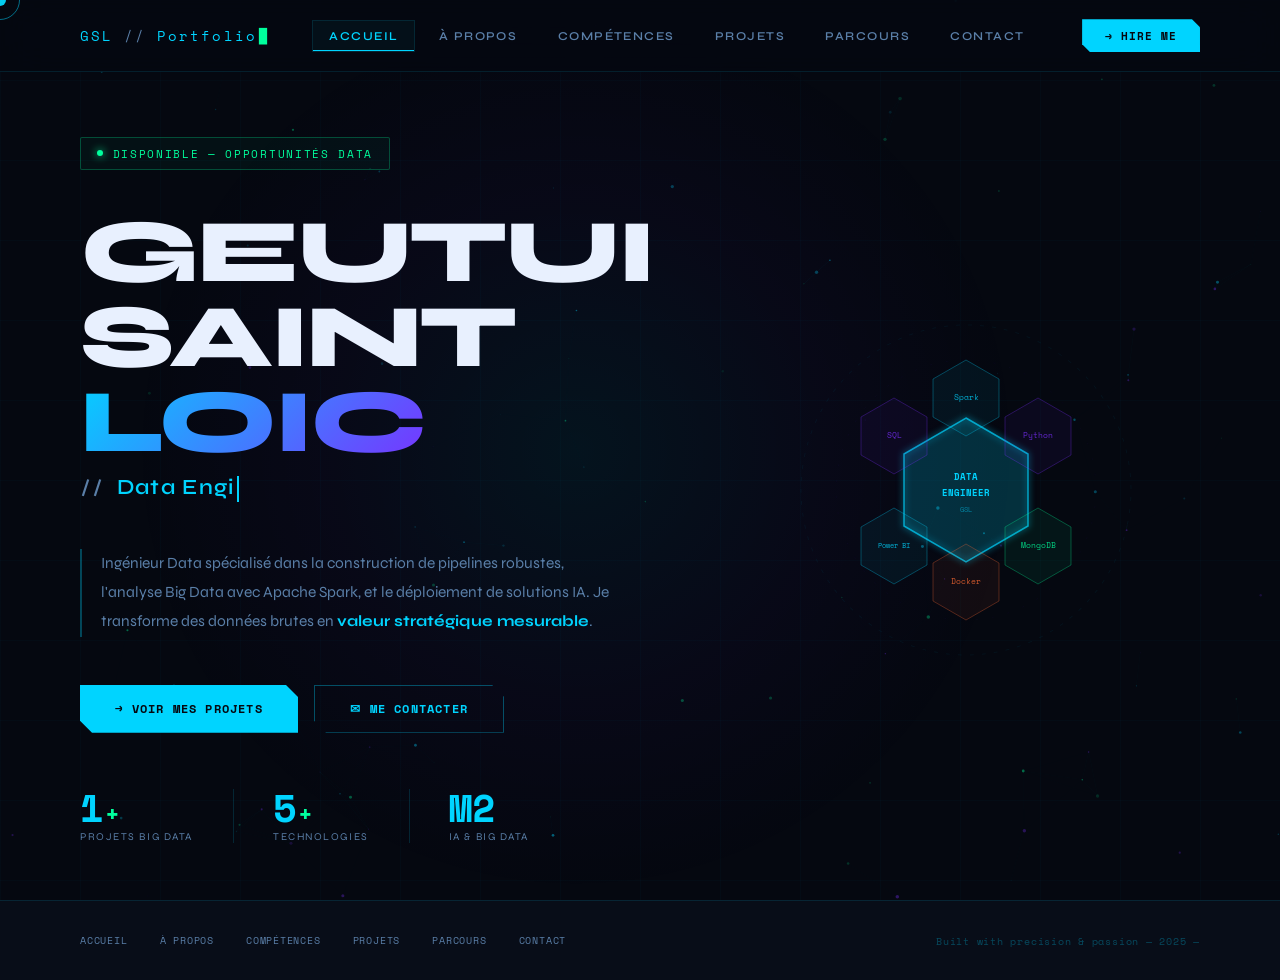
==== index.html @ a73e98d7 "Initial commit: Mon Portfolio" ====
<!DOCTYPE html>
<html lang="fr">
<head>
<meta charset="UTF-8">
<meta name="viewport" content="width=device-width, initial-scale=1.0">
<title>GEUTUI SAINT LOIC — Data Engineer</title>
<link href="https://fonts.googleapis.com/css2?family=Space+Mono:wght@400;700&family=Syne:wght@400;600;700;800&display=swap" rel="stylesheet">
<link rel="stylesheet" href="shared.css">
<style>
body { display:block; min-height:100vh; }
#hero { min-height:100vh; display:flex; align-items:center; padding:0 5rem; padding-top:5rem; position:relative; overflow:hidden; }
.hero-ambient { position:absolute; width:900px; height:900px; background:radial-gradient(circle at center,rgba(0,212,255,.06) 0%,rgba(123,47,255,.03) 40%,transparent 70%); top:50%; left:45%; transform:translate(-50%,-50%); animation:ambient-drift 12s ease-in-out infinite; pointer-events:none; z-index:0; }
@keyframes ambient-drift { 0%,100%{transform:translate(-50%,-50%) scale(1) rotate(0deg)} 33%{transform:translate(-48%,-52%) scale(1.06) rotate(120deg)} 66%{transform:translate(-52%,-48%) scale(.96) rotate(240deg)} }
.hero-inner { display:flex; align-items:center; gap:5rem; width:100%; position:relative; z-index:1; }
.hero-left { flex:1; max-width:680px; }
.hero-right { flex:1; display:flex; justify-content:center; }
.hero-badge { display:inline-flex; align-items:center; gap:.6rem; font-family:'Space Mono',monospace; font-size:.7rem; color:var(--accent3); border:1px solid rgba(0,255,157,.25); padding:.45rem 1rem; border-radius:2px; margin-bottom:2.5rem; letter-spacing:.15em; text-transform:uppercase; background:rgba(0,255,157,.04); animation:fadeInUp .6s ease both; }
.dot { width:6px; height:6px; background:var(--accent3); border-radius:50%; animation:pulse-dot 2s infinite; box-shadow:0 0 8px var(--accent3); }
@keyframes pulse-dot { 0%,100%{transform:scale(1);opacity:1} 50%{transform:scale(1.4);opacity:.6} }
.hero-name { font-size:clamp(3rem,7vw,5.8rem); font-weight:800; line-height:.95; letter-spacing:-.03em; margin-bottom:.5rem; animation:fadeInUp .7s .1s ease both; }
.hero-name .highlight { background:linear-gradient(135deg,var(--accent) 0%,var(--accent2) 100%); -webkit-background-clip:text; -webkit-text-fill-color:transparent; background-clip:text; }
.hero-typewriter { font-size:clamp(1rem,2.2vw,1.35rem); color:var(--muted); font-weight:600; letter-spacing:.06em; margin-bottom:2rem; animation:fadeInUp .7s .2s ease both; min-height:2em; }
.typewriter-text { color:var(--accent); }
.typewriter-cursor { display:inline-block; width:2px; height:1.2em; background:var(--accent); margin-left:2px; vertical-align:middle; animation:cursor-blink .8s infinite; }
.hero-desc { font-size:.97rem; color:var(--muted); line-height:1.9; max-width:540px; margin-bottom:3rem; animation:fadeInUp .7s .3s ease both; border-left:2px solid rgba(0,212,255,.3); padding-left:1.2rem; }
.hero-ctas { display:flex; gap:1rem; flex-wrap:wrap; animation:fadeInUp .7s .4s ease both; margin-bottom:3.5rem; }
.hero-metrics { display:flex; gap:2.5rem; animation:fadeInUp .7s .5s ease both; }
.metric-num { font-family:'Space Mono',monospace; font-size:2.4rem; font-weight:700; color:var(--accent); line-height:1; display:flex; align-items:baseline; gap:2px; }
.metric-num .plus { font-size:1.5rem; color:var(--accent3); }
.metric-label { font-size:.65rem; color:var(--muted); text-transform:uppercase; letter-spacing:.15em; margin-top:.2rem; }
.metric + .metric { position:relative; padding-left:2.5rem; }
.metric + .metric::before { content:''; position:absolute; left:0; top:0; bottom:0; width:1px; background:rgba(0,212,255,.15); }

/* HEX GRID */
.hex-grid { width:400px; height:400px; animation:fadeInUp .9s .3s ease both; }
.hex-grid svg { width:100%; height:100%; }
.hex-item polygon { transition:all .4s; }
.hex-item:hover polygon { filter:brightness(1.4); }

@media(max-width:1024px) { #hero{padding:0 2rem;padding-top:5rem;} .hero-right{display:none;} .hero-inner{flex-direction:column;gap:2rem;} }
</style>
</head>
<body>
<div id="cursor"></div>
<div id="cursor-ring"></div>
<div id="scroll-progress"></div>
<canvas id="bg-canvas"></canvas>
<div class="grid-overlay"></div>

<nav id="navbar">
  <a href="index.html" class="nav-logo">GSL<span style="color:var(--muted)"> // </span>Portfolio</a>
  <div class="nav-links">
    <a href="index.html" class="active">Accueil</a>
    <a href="about.html">À propos</a>
    <a href="skills.html">Compétences</a>
    <a href="projects.html">Projets</a>
    <a href="parcours.html">Parcours</a>
    <a href="contact.html">Contact</a>
  </div>
  <a href="mailto:geutuiloic@gmail.com" class="nav-cta">→ Hire me</a>
</nav>

<section id="hero">
  <div class="hero-ambient"></div>
  <div class="hero-inner">
    <div class="hero-left">
      <div class="hero-badge"><span class="dot"></span>Disponible — Opportunités Data</div>
      <h1 class="hero-name">GEUTUI<br>SAINT <span class="highlight">LOIC</span></h1>
      <div class="hero-typewriter"><span style="color:var(--muted);font-family:'Space Mono',monospace;font-size:.85em">// </span><span class="typewriter-text" id="typewriter-text"></span><span class="typewriter-cursor"></span></div>
      <p class="hero-desc">Ingénieur Data spécialisé dans la construction de pipelines robustes, l'analyse Big Data avec Apache Spark, et le déploiement de solutions IA. Je transforme des données brutes en <strong style="color:var(--accent)">valeur stratégique mesurable</strong>.</p>
      <div class="hero-ctas">
        <a href="projects.html" class="btn-primary">→ Voir mes projets</a>
        <a href="contact.html" class="btn-secondary">✉ Me contacter</a>
      </div>
      <div class="hero-metrics">
        <div class="metric">
          <div class="metric-num"><span class="counter" data-target="2">0</span><span class="plus">+</span></div>
          <div class="metric-label">Projets Big Data</div>
        </div>
        <div class="metric">
          <div class="metric-num"><span class="counter" data-target="10">0</span><span class="plus">+</span></div>
          <div class="metric-label">Technologies</div>
        </div>
        <div class="metric">
          <div class="metric-num">M2</div>
          <div class="metric-label">IA & Big Data</div>
        </div>
      </div>
    </div>
    <div class="hero-right">
      <div class="hex-grid">
        <svg viewBox="0 0 400 400" xmlns="http://www.w3.org/2000/svg">
          <defs>
            <filter id="glow"><feGaussianBlur stdDeviation="3" result="cb"/><feMerge><feMergeNode in="cb"/><feMergeNode in="SourceGraphic"/></feMerge></filter>
          </defs>
          <g class="hex-item" transform="translate(200,200)">
            <polygon points="0,-72 62,-36 62,36 0,72 -62,36 -62,-36" fill="rgba(0,212,255,0.1)" stroke="rgba(0,212,255,0.7)" stroke-width="1.5" filter="url(#glow)"/>
            <text x="0" y="-10" text-anchor="middle" fill="#00d4ff" font-family="'Space Mono',monospace" font-size="9" font-weight="700">DATA</text>
            <text x="0" y="6" text-anchor="middle" fill="#00d4ff" font-family="'Space Mono',monospace" font-size="9" font-weight="700">ENGINEER</text>
            <text x="0" y="22" text-anchor="middle" fill="rgba(0,212,255,0.5)" font-family="'Space Mono',monospace" font-size="7">GSL</text>
          </g>
          <g class="hex-item" transform="translate(200,108)"><polygon points="0,-38 33,-19 33,19 0,38 -33,19 -33,-19" fill="rgba(0,212,255,0.06)" stroke="rgba(0,212,255,0.3)" stroke-width="1"/><text x="0" y="0" text-anchor="middle" dominant-baseline="middle" fill="rgba(0,212,255,0.8)" font-family="'Space Mono',monospace" font-size="7.5">Spark</text></g>
          <g class="hex-item" transform="translate(272,146)"><polygon points="0,-38 33,-19 33,19 0,38 -33,19 -33,-19" fill="rgba(123,47,255,0.06)" stroke="rgba(123,47,255,0.3)" stroke-width="1"/><text x="0" y="0" text-anchor="middle" dominant-baseline="middle" fill="rgba(123,47,255,0.8)" font-family="'Space Mono',monospace" font-size="7.5">Python</text></g>
          <g class="hex-item" transform="translate(272,256)"><polygon points="0,-38 33,-19 33,19 0,38 -33,19 -33,-19" fill="rgba(0,255,157,0.06)" stroke="rgba(0,255,157,0.3)" stroke-width="1"/><text x="0" y="0" text-anchor="middle" dominant-baseline="middle" fill="rgba(0,255,157,0.8)" font-family="'Space Mono',monospace" font-size="7.5">MongoDB</text></g>
          <g class="hex-item" transform="translate(200,292)"><polygon points="0,-38 33,-19 33,19 0,38 -33,19 -33,-19" fill="rgba(255,107,53,0.06)" stroke="rgba(255,107,53,0.3)" stroke-width="1"/><text x="0" y="0" text-anchor="middle" dominant-baseline="middle" fill="rgba(255,107,53,0.8)" font-family="'Space Mono',monospace" font-size="7.5">Docker</text></g>
          <g class="hex-item" transform="translate(128,256)"><polygon points="0,-38 33,-19 33,19 0,38 -33,19 -33,-19" fill="rgba(0,212,255,0.06)" stroke="rgba(0,212,255,0.3)" stroke-width="1"/><text x="0" y="0" text-anchor="middle" dominant-baseline="middle" fill="rgba(0,212,255,0.8)" font-family="'Space Mono',monospace" font-size="7">Power BI</text></g>
          <g class="hex-item" transform="translate(128,146)"><polygon points="0,-38 33,-19 33,19 0,38 -33,19 -33,-19" fill="rgba(123,47,255,0.06)" stroke="rgba(123,47,255,0.3)" stroke-width="1"/><text x="0" y="0" text-anchor="middle" dominant-baseline="middle" fill="rgba(123,47,255,0.8)" font-family="'Space Mono',monospace" font-size="7.5">SQL</text></g>
          <circle cx="200" cy="200" r="165" fill="none" stroke="rgba(0,212,255,0.05)" stroke-width="1" stroke-dasharray="4,8" id="outer-ring"/>
          <circle cx="200" cy="200" r="130" fill="none" stroke="rgba(123,47,255,0.04)" stroke-width="1" stroke-dasharray="2,14"/>
        </svg>
      </div>
    </div>
  </div>
</section>

<footer>
  <div class="footer-links">
    <a href="index.html">Accueil</a>
    <a href="about.html">À propos</a>
    <a href="skills.html">Compétences</a>
    <a href="projects.html">Projets</a>
    <a href="parcours.html">Parcours</a>
    <a href="contact.html">Contact</a>
  </div>
  <div class="footer-copy">Built with precision & passion — 2025 —</div>
</footer>

<script src="shared.js"></script>
<script>
// TYPEWRITER
const phrases=['Data Engineer','M2 IA & Big Data','Apache Spark Expert','Pipeline Builder','Big Data Enthusiast'];
let pi=0,ci=0,deleting=false;
const twEl=document.getElementById('typewriter-text');
function typeLoop(){ const ph=phrases[pi]; if(!deleting){ twEl.textContent=ph.slice(0,ci+1); ci++; if(ci===ph.length){setTimeout(()=>{deleting=true;typeLoop();},2200);return;} setTimeout(typeLoop,80); } else { twEl.textContent=ph.slice(0,ci-1); ci--; if(ci===0){deleting=false;pi=(pi+1)%phrases.length;setTimeout(typeLoop,400);return;} setTimeout(typeLoop,45); } }
setTimeout(typeLoop,800);
// COUNTERS
setTimeout(()=>{ document.querySelectorAll('.counter').forEach(el=>{ const t=+el.dataset.target; let c=0; const s=t/40; const iv=setInterval(()=>{ c+=s; if(c>=t){el.textContent=t;clearInterval(iv);return;} el.textContent=Math.floor(c); },40); }); },600);
// HEX RING ROTATE
const ring=document.getElementById('outer-ring'); let angle=0;
setInterval(()=>{ angle+=.25; ring&&ring.setAttribute('transform',`rotate(${angle},200,200)`); },30);
</script>
</body>
</html>
---- shared.css ----
:root {
  --bg: #050810;
  --bg2: #080d18;
  --bg3: #0c1422;
  --accent: #00d4ff;
  --accent2: #7b2fff;
  --accent3: #00ff9d;
  --accent4: #ff6b35;
  --text: #e8f0fe;
  --muted: #5a7fa8;
  --border: rgba(0,212,255,0.12);
  --card: rgba(8,13,24,0.95);
}

*, *::before, *::after { margin:0; padding:0; box-sizing:border-box; }
html { scroll-behavior: smooth; }
body {
  background: var(--bg);
  color: var(--text);
  font-family: 'Syne', sans-serif;
  overflow-x: hidden;
  cursor: none;
  min-height: 100vh;
  display: flex;
  flex-direction: column;
}

/* CURSOR */
#cursor { position:fixed; width:12px; height:12px; background:var(--accent); border-radius:50%; pointer-events:none; z-index:9999; transform:translate(-50%,-50%); mix-blend-mode:difference; transition:width .3s,height .3s,background .3s; }
#cursor-ring { position:fixed; width:40px; height:40px; border:1px solid rgba(0,212,255,0.5); border-radius:50%; pointer-events:none; z-index:9998; transform:translate(-50%,-50%); transition:width .4s,height .4s,border-color .3s; }
body:has(a:hover) #cursor, body:has(button:hover) #cursor { width:20px; height:20px; }
body:has(a:hover) #cursor-ring, body:has(button:hover) #cursor-ring { width:60px; height:60px; border-color:rgba(0,255,157,0.5); }

/* CANVAS */
#bg-canvas { position:fixed; inset:0; z-index:0; pointer-events:none; }
.grid-overlay { position:fixed; inset:0; background-image:linear-gradient(rgba(0,212,255,0.022) 1px,transparent 1px),linear-gradient(90deg,rgba(0,212,255,0.022) 1px,transparent 1px); background-size:80px 80px; pointer-events:none; z-index:0; }

/* SCROLL PROGRESS */
#scroll-progress { position:fixed; top:0; left:0; height:2px; background:linear-gradient(90deg,var(--accent),var(--accent2),var(--accent3)); z-index:9997; width:0%; transition:width .1s; }

/* NAV */
nav { position:fixed; top:0; left:0; right:0; display:flex; align-items:center; justify-content:space-between; padding:1.2rem 5rem; background:rgba(5,8,16,0.85); backdrop-filter:blur(24px) saturate(180%); border-bottom:1px solid var(--border); z-index:1000; transition:padding .3s; }
nav.scrolled { padding:.8rem 5rem; }
.nav-logo { font-family:'Space Mono',monospace; font-size:.85rem; color:var(--accent); letter-spacing:.15em; text-decoration:none; position:relative; }
.nav-logo::after { content:'▊'; animation:cursor-blink 1s infinite; margin-left:2px; color:var(--accent3); }
@keyframes cursor-blink { 0%,100%{opacity:1} 50%{opacity:0} }
.nav-links { display:flex; gap:.4rem; }
.nav-links a { text-decoration:none; color:var(--muted); font-size:.75rem; letter-spacing:.12em; text-transform:uppercase; font-weight:600; padding:.5rem 1rem; border:1px solid transparent; transition:all .3s; position:relative; }
.nav-links a::after { content:''; position:absolute; bottom:0; left:0; width:0; height:1px; background:var(--accent); transition:width .3s; }
.nav-links a:hover { color:var(--accent); }
.nav-links a:hover::after, .nav-links a.active::after { width:100%; }
.nav-links a.active { color:var(--accent); border-color:var(--border); background:rgba(0,212,255,0.04); }
.nav-cta { font-family:'Space Mono',monospace; font-size:.7rem; color:var(--bg); background:var(--accent); padding:.5rem 1.4rem; letter-spacing:.1em; text-transform:uppercase; text-decoration:none; font-weight:700; clip-path:polygon(0 0,calc(100% - 8px) 0,100% 8px,100% 100%,8px 100%,0 calc(100% - 8px)); transition:all .3s; }
.nav-cta:hover { background:var(--accent3); transform:translateY(-1px); }

/* PAGE HEADER */
.page-header { padding: 10rem 5rem 4rem; position:relative; z-index:1; }
.page-header-label { font-family:'Space Mono',monospace; font-size:.68rem; color:var(--accent); letter-spacing:.3em; text-transform:uppercase; margin-bottom:.8rem; display:flex; align-items:center; gap:1rem; }
.page-header-label::before { content:''; width:24px; height:1px; background:var(--accent); opacity:.6; }
.page-header-title { font-size:clamp(2.5rem,5vw,4rem); font-weight:800; line-height:1; letter-spacing:-.03em; }
.page-header-title .grad { background:linear-gradient(135deg,var(--text) 40%,var(--muted) 100%); -webkit-background-clip:text; -webkit-text-fill-color:transparent; background-clip:text; }
.page-header-line { width:60px; height:2px; background:linear-gradient(90deg,var(--accent),var(--accent2)); margin-top:1.5rem; }

/* MAIN */
main { flex:1; position:relative; z-index:1; padding:0 5rem 6rem; }

/* FOOTER */
footer { border-top:1px solid var(--border); padding:2rem 5rem; display:flex; justify-content:space-between; align-items:center; position:relative; z-index:1; background:var(--bg2); }
.footer-links { display:flex; gap:2rem; }
.footer-links a { font-family:'Space Mono',monospace; font-size:.62rem; color:var(--muted); text-decoration:none; letter-spacing:.08em; text-transform:uppercase; transition:color .3s; }
.footer-links a:hover { color:var(--accent); }
.footer-copy { font-family:'Space Mono',monospace; font-size:.6rem; color:rgba(0,212,255,.3); letter-spacing:.08em; }

/* ANIMATIONS */
@keyframes fadeInUp { from{opacity:0;transform:translateY(28px)} to{opacity:1;transform:translateY(0)} }
.reveal { opacity:0; transform:translateY(36px); transition:opacity .8s ease,transform .8s ease; }
.reveal.visible { opacity:1; transform:translateY(0); }
.reveal-left { opacity:0; transform:translateX(-30px); transition:opacity .8s ease,transform .8s ease; }
.reveal-left.visible { opacity:1; transform:translateX(0); }
.reveal-right { opacity:0; transform:translateX(30px); transition:opacity .8s ease,transform .8s ease; }
.reveal-right.visible { opacity:1; transform:translateX(0); }

/* TAGS */
.tag { font-family:'Space Mono',monospace; font-size:.6rem; padding:.22rem .65rem; border:1px solid rgba(0,212,255,.2); color:var(--muted); border-radius:2px; transition:all .25s; cursor:default; }
.tag:hover { color:var(--accent); border-color:rgba(0,212,255,.5); background:rgba(0,212,255,.04); }
.stack-tag { font-family:'Space Mono',monospace; font-size:.62rem; padding:.3rem .75rem; background:rgba(123,47,255,.08); border:1px solid rgba(123,47,255,.2); color:#b08aff; border-radius:2px; transition:all .25s; }
.stack-tag:hover { background:rgba(123,47,255,.15); border-color:rgba(123,47,255,.4); }

/* SCROLLBAR */
::-webkit-scrollbar { width:4px; }
::-webkit-scrollbar-track { background:var(--bg); }
::-webkit-scrollbar-thumb { background:linear-gradient(var(--accent),var(--accent2)); border-radius:2px; }

/* BTN */
.btn-primary { display:inline-flex; align-items:center; gap:.6rem; background:var(--accent); color:var(--bg); padding:.9rem 2.2rem; font-family:'Space Mono',monospace; font-size:.75rem; font-weight:700; letter-spacing:.1em; text-decoration:none; text-transform:uppercase; clip-path:polygon(0 0,calc(100% - 12px) 0,100% 12px,100% 100%,12px 100%,0 calc(100% - 12px)); transition:all .3s; position:relative; overflow:hidden; }
.btn-primary:hover { background:var(--accent3); transform:translateY(-3px); box-shadow:0 10px 30px rgba(0,212,255,.3); }
.btn-secondary { display:inline-flex; align-items:center; gap:.6rem; background:transparent; color:var(--accent); padding:.9rem 2.2rem; font-family:'Space Mono',monospace; font-size:.75rem; font-weight:700; letter-spacing:.1em; text-decoration:none; text-transform:uppercase; border:1px solid rgba(0,212,255,.35); clip-path:polygon(0 0,calc(100% - 12px) 0,100% 12px,100% 100%,12px 100%,0 calc(100% - 12px)); transition:all .3s; }
.btn-secondary:hover { border-color:var(--accent); background:rgba(0,212,255,.08); transform:translateY(-3px); }

/* CARD */
.glass-card { background:var(--card); border:1px solid var(--border); transition:all .35s; }
.glass-card:hover { border-color:rgba(0,212,255,.35); }

@media(max-width:1024px) {
  nav { padding:1rem 2rem; }
  nav.scrolled { padding:.8rem 2rem; }
  .page-header { padding:8rem 2rem 3rem; }
  main { padding:0 2rem 4rem; }
  footer { flex-direction:column; gap:1rem; padding:1.5rem 2rem; text-align:center; }
  .footer-links { flex-wrap:wrap; justify-content:center; gap:1rem; }
}
@media(max-width:600px) {
  .nav-links { display:none; }
}
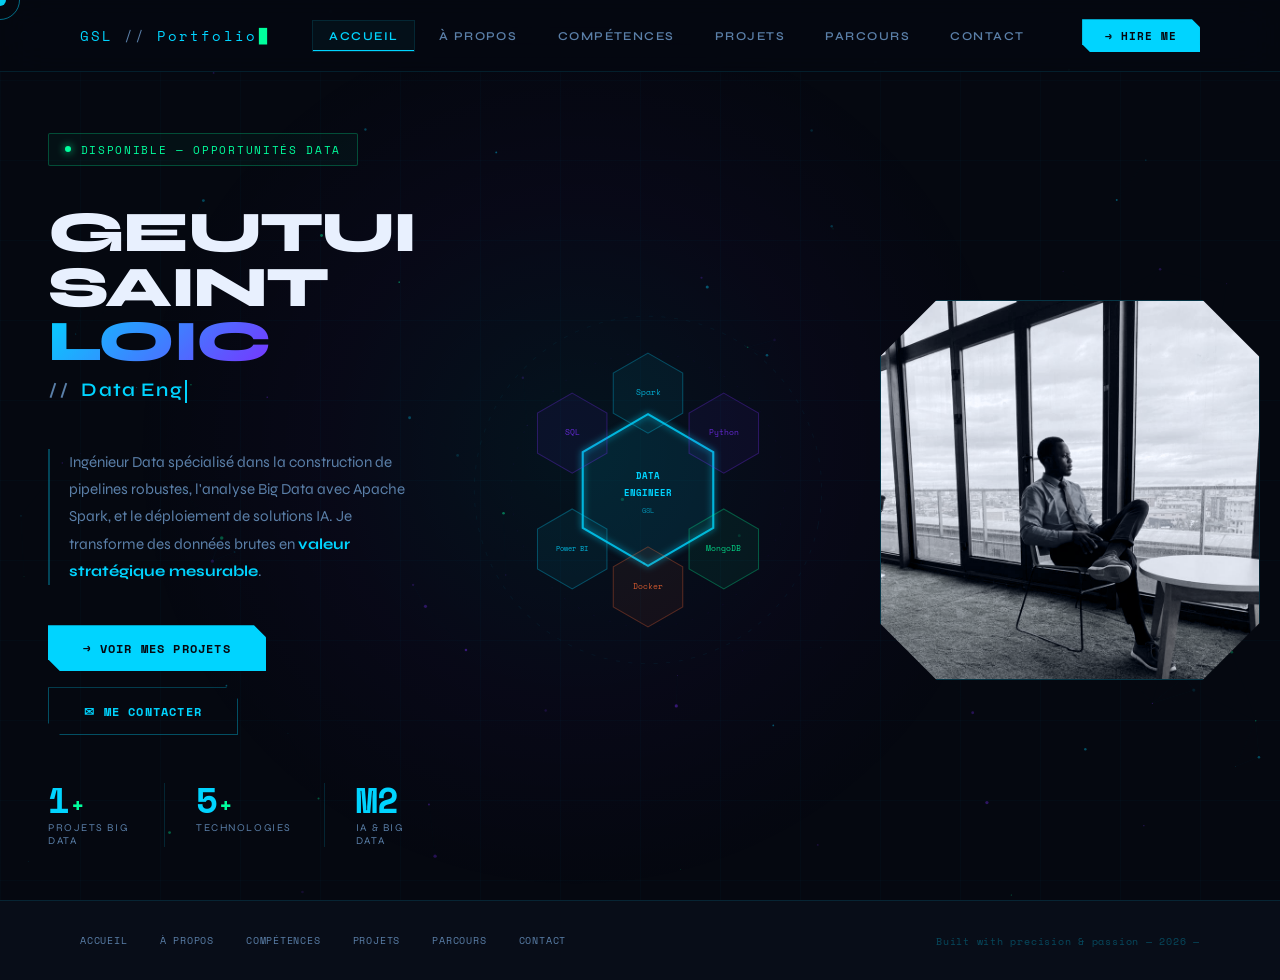
==== commit f2aec6f1: "Mise à jour" ====
--- a/index.html
+++ b/index.html
@@ -8,39 +8,95 @@
 <link rel="stylesheet" href="shared.css">
 <style>
 body { display:block; min-height:100vh; }
-#hero { min-height:100vh; display:flex; align-items:center; padding:0 5rem; padding-top:5rem; position:relative; overflow:hidden; }
+#hero { min-height:100vh; display:flex; align-items:center; padding:0 3rem; padding-top:5rem; position:relative; overflow:hidden; }
 .hero-ambient { position:absolute; width:900px; height:900px; background:radial-gradient(circle at center,rgba(0,212,255,.06) 0%,rgba(123,47,255,.03) 40%,transparent 70%); top:50%; left:45%; transform:translate(-50%,-50%); animation:ambient-drift 12s ease-in-out infinite; pointer-events:none; z-index:0; }
 @keyframes ambient-drift { 0%,100%{transform:translate(-50%,-50%) scale(1) rotate(0deg)} 33%{transform:translate(-48%,-52%) scale(1.06) rotate(120deg)} 66%{transform:translate(-52%,-48%) scale(.96) rotate(240deg)} }
-.hero-inner { display:flex; align-items:center; gap:5rem; width:100%; position:relative; z-index:1; }
-.hero-left { flex:1; max-width:680px; }
-.hero-right { flex:1; display:flex; justify-content:center; }
+
+/* MISE EN PAGE À 3 BLOCS : TEXTE | GRILLE CENTRALE | PHOTO À DROITE */
+.hero-inner { display:flex; align-items:center; justify-content:space-between; gap:2rem; width:100%; position:relative; z-index:1; }
+.hero-left { flex:1.2; max-width:550px; }
+.hero-center { flex:1.2; display:flex; justify-content:center; align-items:center; min-width:400px; }
+.hero-right { flex:1; display:flex; justify-content:flex-end; align-items:center; min-width:380px; }
+
 .hero-badge { display:inline-flex; align-items:center; gap:.6rem; font-family:'Space Mono',monospace; font-size:.7rem; color:var(--accent3); border:1px solid rgba(0,255,157,.25); padding:.45rem 1rem; border-radius:2px; margin-bottom:2.5rem; letter-spacing:.15em; text-transform:uppercase; background:rgba(0,255,157,.04); animation:fadeInUp .6s ease both; }
 .dot { width:6px; height:6px; background:var(--accent3); border-radius:50%; animation:pulse-dot 2s infinite; box-shadow:0 0 8px var(--accent3); }
 @keyframes pulse-dot { 0%,100%{transform:scale(1);opacity:1} 50%{transform:scale(1.4);opacity:.6} }
-.hero-name { font-size:clamp(3rem,7vw,5.8rem); font-weight:800; line-height:.95; letter-spacing:-.03em; margin-bottom:.5rem; animation:fadeInUp .7s .1s ease both; }
+.hero-name { font-size:clamp(2.5rem,4.5vw,4.2rem); font-weight:800; line-height:.95; letter-spacing:-.03em; margin-bottom:.5rem; animation:fadeInUp .7s .1s ease both; }
 .hero-name .highlight { background:linear-gradient(135deg,var(--accent) 0%,var(--accent2) 100%); -webkit-background-clip:text; -webkit-text-fill-color:transparent; background-clip:text; }
-.hero-typewriter { font-size:clamp(1rem,2.2vw,1.35rem); color:var(--muted); font-weight:600; letter-spacing:.06em; margin-bottom:2rem; animation:fadeInUp .7s .2s ease both; min-height:2em; }
+.hero-typewriter { font-size:clamp(1rem,1.8vw,1.2rem); color:var(--muted); font-weight:600; letter-spacing:.06em; margin-bottom:2rem; animation:fadeInUp .7s .2s ease both; min-height:2em; }
 .typewriter-text { color:var(--accent); }
 .typewriter-cursor { display:inline-block; width:2px; height:1.2em; background:var(--accent); margin-left:2px; vertical-align:middle; animation:cursor-blink .8s infinite; }
-.hero-desc { font-size:.97rem; color:var(--muted); line-height:1.9; max-width:540px; margin-bottom:3rem; animation:fadeInUp .7s .3s ease both; border-left:2px solid rgba(0,212,255,.3); padding-left:1.2rem; }
-.hero-ctas { display:flex; gap:1rem; flex-wrap:wrap; animation:fadeInUp .7s .4s ease both; margin-bottom:3.5rem; }
-.hero-metrics { display:flex; gap:2.5rem; animation:fadeInUp .7s .5s ease both; }
-.metric-num { font-family:'Space Mono',monospace; font-size:2.4rem; font-weight:700; color:var(--accent); line-height:1; display:flex; align-items:baseline; gap:2px; }
-.metric-num .plus { font-size:1.5rem; color:var(--accent3); }
+.hero-desc { font-size:.95rem; color:var(--muted); line-height:1.8; max-width:500px; margin-bottom:2.5rem; animation:fadeInUp .7s .3s ease both; border-left:2px solid rgba(0,212,255,.3); padding-left:1.2rem; }
+.hero-ctas { display:flex; gap:1rem; flex-wrap:wrap; animation:fadeInUp .7s .4s ease both; margin-bottom:3rem; }
+.hero-metrics { display:flex; gap:2rem; animation:fadeInUp .7s .5s ease both; }
+.metric-num { font-family:'Space Mono',monospace; font-size:2.2rem; font-weight:700; color:var(--accent); line-height:1; display:flex; align-items:baseline; gap:2px; }
+.metric-num .plus { font-size:1.4rem; color:var(--accent3); }
 .metric-label { font-size:.65rem; color:var(--muted); text-transform:uppercase; letter-spacing:.15em; margin-top:.2rem; }
-.metric + .metric { position:relative; padding-left:2.5rem; }
+.metric + .metric { position:relative; padding-left:2rem; }
 .metric + .metric::before { content:''; position:absolute; left:0; top:0; bottom:0; width:1px; background:rgba(0,212,255,.15); }
 
-/* HEX GRID */
-.hex-grid { width:400px; height:400px; animation:fadeInUp .9s .3s ease both; }
-.hex-grid svg { width:100%; height:100%; }
-.hex-item polygon { transition:all .4s; }
-.hex-item:hover polygon { filter:brightness(1.4); }
-
-@media(max-width:1024px) { #hero{padding:0 2rem;padding-top:5rem;} .hero-right{display:none;} .hero-inner{flex-direction:column;gap:2rem;} }
+/* CONTENEUR GRILLE CENTRALE AGRANDIE */
+.hex-grid-container { 
+  width: 460px; /* Augmenté de 360px à 460px pour un rendu beaucoup plus grand */
+  height: 460px; 
+  position: relative; 
+  animation: fadeInUp .9s .2s ease both;
+}
+.hex-grid { width: 100%; height: 100%; pointer-events: none; }
+.hex-grid svg { width: 100%; height: 100%; }
+.hex-item polygon { transition: all .4s; pointer-events: auto; }
+.hex-item:hover polygon { filter: brightness(1.4); fill: rgba(0,255,157,0.12); stroke: var(--accent3); }
+.hex-item text { pointer-events: none; }
+
+/* CONTENEUR PHOTO À DROITE (SAUVEGARDÉ) */
+.photo-mask-container {
+  position: relative;
+  width: 380px;
+  height: 380px;
+  animation: fadeInUp .9s .4s ease both;
+}
+.photo-mask { 
+  width: 100%; 
+  height: 100%; 
+  border: 1px solid rgba(0,212,255,.2); 
+  clip-path: polygon(15% 0%, 85% 0%, 100% 15%, 100% 85%, 85% 100%, 15% 100%, 0% 85%, 0% 15%); 
+  overflow: hidden; 
+  background: var(--card); 
+  transition: all .4s ease; 
+  box-shadow: 0 0 30px rgba(0,212,255,0.05);
+}
+.photo-mask img { 
+  width: 100%; 
+  height: 100%; 
+  object-fit: cover; 
+  object-position: center top; 
+  filter: saturate(0.95) contrast(1.05); 
+  mix-blend-mode: luminosity; 
+  transition: all .4s ease; 
+}
+.photo-mask-container:hover .photo-mask { 
+  border-color: var(--accent); 
+  box-shadow: 0 0 40px rgba(0,255,157,0.15); 
+  transform: scale(1.02); 
+}
+.photo-mask-container:hover .photo-mask img { 
+  mix-blend-mode: normal; 
+  filter: saturate(1.1) contrast(1.05); 
+}
+
+/* RESPONSIVE DESIGN FLUIDE */
+@media(max-width:1200px) {
+  #hero { padding: 7rem 2rem 3rem 2rem; min-height: auto; }
+  .hero-inner { flex-direction: column; gap: 4rem; text-align: center; }
+  .hero-left { max-width: 100%; display: flex; flex-direction: column; align-items: center; }
+  .hero-desc { border-left: none; padding-left: 0; border-bottom: 2px solid rgba(0,212,255,0.2); padding-bottom: 1.5rem; }
+  .hero-ctas, .hero-metrics { justify-content: center; }
+  .hero-right { justify-content: center; }
+}
 </style>
 </head>
 <body>
+
 <div id="cursor"></div>
 <div id="cursor-ring"></div>
 <div id="scroll-progress"></div>
@@ -63,6 +119,8 @@
 <section id="hero">
   <div class="hero-ambient"></div>
   <div class="hero-inner">
+    
+    <!-- BLOC 1 : TEXTES & ACCROCHES (À GAUCHE) -->
     <div class="hero-left">
       <div class="hero-badge"><span class="dot"></span>Disponible — Opportunités Data</div>
       <h1 class="hero-name">GEUTUI<br>SAINT <span class="highlight">LOIC</span></h1>
@@ -87,29 +145,44 @@
         </div>
       </div>
     </div>
+    
+    <!-- BLOC 2 : LE RÉSEAU POLYGONAL AGRANDI (CENTRALISÉ) -->
+    <div class="hero-center">
+      <div class="hex-grid-container">
+        <div class="hex-grid">
+          <!-- Le viewBox à 380 permet d'étaler légèrement les éléments vers les bords pour combler l'espace agrandi -->
+          <svg viewBox="10 10 380 380" xmlns="http://www.w3.org/2000/svg">
+            <defs>
+              <filter id="glow"><feGaussianBlur stdDeviation="3" result="cb"/><feMerge><feMergeNode in="cb"/><feMergeNode in="SourceGraphic"/></feMerge></filter>
+            </defs>
+            <g class="hex-item" transform="translate(200,200)">
+              <polygon points="0,-72 62,-36 62,36 0,72 -62,36 -62,-36" fill="rgba(0,212,255,0.05)" stroke="rgba(0,212,255,0.8)" stroke-width="2" filter="url(#glow)"/>
+              <text x="0" y="-10" text-anchor="middle" fill="#00d4ff" font-family="'Space Mono',monospace" font-size="9" font-weight="700">DATA</text>
+              <text x="0" y="6" text-anchor="middle" fill="#00d4ff" font-family="'Space Mono',monospace" font-size="9" font-weight="700">ENGINEER</text>
+              <text x="0" y="22" text-anchor="middle" fill="rgba(0,212,255,0.6)" font-family="'Space Mono',monospace" font-size="7">GSL</text>
+            </g>
+            <g class="hex-item" transform="translate(200,108)"><polygon points="0,-38 33,-19 33,19 0,38 -33,19 -33,-19" fill="rgba(0,212,255,0.06)" stroke="rgba(0,212,255,0.3)" stroke-width="1"/><text x="0" y="0" text-anchor="middle" dominant-baseline="middle" fill="rgba(0,212,255,0.8)" font-family="'Space Mono',monospace" font-size="7.5">Spark</text></g>
+            <g class="hex-item" transform="translate(272,146)"><polygon points="0,-38 33,-19 33,19 0,38 -33,19 -33,-19" fill="rgba(123,47,255,0.06)" stroke="rgba(123,47,255,0.3)" stroke-width="1"/><text x="0" y="0" text-anchor="middle" dominant-baseline="middle" fill="rgba(123,47,255,0.8)" font-family="'Space Mono',monospace" font-size="7.5">Python</text></g>
+            <g class="hex-item" transform="translate(272,256)"><polygon points="0,-38 33,-19 33,19 0,38 -33,19 -33,-19" fill="rgba(0,255,157,0.06)" stroke="rgba(0,255,157,0.3)" stroke-width="1"/><text x="0" y="0" text-anchor="middle" dominant-baseline="middle" fill="rgba(0,255,157,0.8)" font-family="'Space Mono',monospace" font-size="7.5">MongoDB</text></g>
+            <g class="hex-item" transform="translate(200,292)"><polygon points="0,-38 33,-19 33,19 0,38 -33,19 -33,-19" fill="rgba(255,107,53,0.06)" stroke="rgba(255,107,53,0.3)" stroke-width="1"/><text x="0" y="0" text-anchor="middle" dominant-baseline="middle" fill="rgba(255,107,53,0.8)" font-family="'Space Mono',monospace" font-size="7.5">Docker</text></g>
+            <g class="hex-item" transform="translate(128,256)"><polygon points="0,-38 33,-19 33,19 0,38 -33,19 -33,-19" fill="rgba(0,212,255,0.06)" stroke="rgba(0,212,255,0.3)" stroke-width="1"/><text x="0" y="0" text-anchor="middle" dominant-baseline="middle" fill="rgba(0,212,255,0.8)" font-family="'Space Mono',monospace" font-size="7">Power BI</text></g>
+            <g class="hex-item" transform="translate(128,146)"><polygon points="0,-38 33,-19 33,19 0,38 -33,19 -33,-19" fill="rgba(123,47,255,0.06)" stroke="rgba(123,47,255,0.3)" stroke-width="1"/><text x="0" y="0" text-anchor="middle" dominant-baseline="middle" fill="rgba(123,47,255,0.8)" font-family="'Space Mono',monospace" font-size="7.5">SQL</text></g>
+            <circle cx="200" cy="200" r="165" fill="none" stroke="rgba(0,212,255,0.05)" stroke-width="1" stroke-dasharray="4,8" id="outer-ring"/>
+            <circle cx="200" cy="200" r="130" fill="none" stroke="rgba(123,47,255,0.04)" stroke-width="1" stroke-dasharray="2,14"/>
+          </svg>
+        </div>
+      </div>
+    </div>
+    
+    <!-- BLOC 3 : TA PHOTO DE PROFIL CONFIGURÉE (À DROITE) -->
     <div class="hero-right">
-      <div class="hex-grid">
-        <svg viewBox="0 0 400 400" xmlns="http://www.w3.org/2000/svg">
-          <defs>
-            <filter id="glow"><feGaussianBlur stdDeviation="3" result="cb"/><feMerge><feMergeNode in="cb"/><feMergeNode in="SourceGraphic"/></feMerge></filter>
-          </defs>
-          <g class="hex-item" transform="translate(200,200)">
-            <polygon points="0,-72 62,-36 62,36 0,72 -62,36 -62,-36" fill="rgba(0,212,255,0.1)" stroke="rgba(0,212,255,0.7)" stroke-width="1.5" filter="url(#glow)"/>
-            <text x="0" y="-10" text-anchor="middle" fill="#00d4ff" font-family="'Space Mono',monospace" font-size="9" font-weight="700">DATA</text>
-            <text x="0" y="6" text-anchor="middle" fill="#00d4ff" font-family="'Space Mono',monospace" font-size="9" font-weight="700">ENGINEER</text>
-            <text x="0" y="22" text-anchor="middle" fill="rgba(0,212,255,0.5)" font-family="'Space Mono',monospace" font-size="7">GSL</text>
-          </g>
-          <g class="hex-item" transform="translate(200,108)"><polygon points="0,-38 33,-19 33,19 0,38 -33,19 -33,-19" fill="rgba(0,212,255,0.06)" stroke="rgba(0,212,255,0.3)" stroke-width="1"/><text x="0" y="0" text-anchor="middle" dominant-baseline="middle" fill="rgba(0,212,255,0.8)" font-family="'Space Mono',monospace" font-size="7.5">Spark</text></g>
-          <g class="hex-item" transform="translate(272,146)"><polygon points="0,-38 33,-19 33,19 0,38 -33,19 -33,-19" fill="rgba(123,47,255,0.06)" stroke="rgba(123,47,255,0.3)" stroke-width="1"/><text x="0" y="0" text-anchor="middle" dominant-baseline="middle" fill="rgba(123,47,255,0.8)" font-family="'Space Mono',monospace" font-size="7.5">Python</text></g>
-          <g class="hex-item" transform="translate(272,256)"><polygon points="0,-38 33,-19 33,19 0,38 -33,19 -33,-19" fill="rgba(0,255,157,0.06)" stroke="rgba(0,255,157,0.3)" stroke-width="1"/><text x="0" y="0" text-anchor="middle" dominant-baseline="middle" fill="rgba(0,255,157,0.8)" font-family="'Space Mono',monospace" font-size="7.5">MongoDB</text></g>
-          <g class="hex-item" transform="translate(200,292)"><polygon points="0,-38 33,-19 33,19 0,38 -33,19 -33,-19" fill="rgba(255,107,53,0.06)" stroke="rgba(255,107,53,0.3)" stroke-width="1"/><text x="0" y="0" text-anchor="middle" dominant-baseline="middle" fill="rgba(255,107,53,0.8)" font-family="'Space Mono',monospace" font-size="7.5">Docker</text></g>
-          <g class="hex-item" transform="translate(128,256)"><polygon points="0,-38 33,-19 33,19 0,38 -33,19 -33,-19" fill="rgba(0,212,255,0.06)" stroke="rgba(0,212,255,0.3)" stroke-width="1"/><text x="0" y="0" text-anchor="middle" dominant-baseline="middle" fill="rgba(0,212,255,0.8)" font-family="'Space Mono',monospace" font-size="7">Power BI</text></g>
-          <g class="hex-item" transform="translate(128,146)"><polygon points="0,-38 33,-19 33,19 0,38 -33,19 -33,-19" fill="rgba(123,47,255,0.06)" stroke="rgba(123,47,255,0.3)" stroke-width="1"/><text x="0" y="0" text-anchor="middle" dominant-baseline="middle" fill="rgba(123,47,255,0.8)" font-family="'Space Mono',monospace" font-size="7.5">SQL</text></g>
-          <circle cx="200" cy="200" r="165" fill="none" stroke="rgba(0,212,255,0.05)" stroke-width="1" stroke-dasharray="4,8" id="outer-ring"/>
-          <circle cx="200" cy="200" r="130" fill="none" stroke="rgba(123,47,255,0.04)" stroke-width="1" stroke-dasharray="2,14"/>
-        </svg>
+      <div class="photo-mask-container">
+        <div class="photo-mask">
+          <img src="image.jpeg" alt="GEUTUI TCHEUTOU Saint Loïc">
+        </div>
       </div>
     </div>
+
   </div>
 </section>
 
@@ -122,22 +195,24 @@
     <a href="parcours.html">Parcours</a>
     <a href="contact.html">Contact</a>
   </div>
-  <div class="footer-copy">Built with precision & passion — 2025 —</div>
+  <div class="footer-copy">Built with precision & passion — 2026 —</div>
 </footer>
 
 <script src="shared.js"></script>
 <script>
-// TYPEWRITER
+// TYPEWRITER ANIMATION
 const phrases=['Data Engineer','M2 IA & Big Data','Apache Spark Expert','Pipeline Builder','Big Data Enthusiast'];
 let pi=0,ci=0,deleting=false;
 const twEl=document.getElementById('typewriter-text');
 function typeLoop(){ const ph=phrases[pi]; if(!deleting){ twEl.textContent=ph.slice(0,ci+1); ci++; if(ci===ph.length){setTimeout(()=>{deleting=true;typeLoop();},2200);return;} setTimeout(typeLoop,80); } else { twEl.textContent=ph.slice(0,ci-1); ci--; if(ci===0){deleting=false;pi=(pi+1)%phrases.length;setTimeout(typeLoop,400);return;} setTimeout(typeLoop,45); } }
 setTimeout(typeLoop,800);
-// COUNTERS
+
+// COMPTEURS ANIMÉS
 setTimeout(()=>{ document.querySelectorAll('.counter').forEach(el=>{ const t=+el.dataset.target; let c=0; const s=t/40; const iv=setInterval(()=>{ c+=s; if(c>=t){el.textContent=t;clearInterval(iv);return;} el.textContent=Math.floor(c); },40); }); },600);
-// HEX RING ROTATE
+
+// ROTATION DU CERCLE SVG
 const ring=document.getElementById('outer-ring'); let angle=0;
 setInterval(()=>{ angle+=.25; ring&&ring.setAttribute('transform',`rotate(${angle},200,200)`); },30);
 </script>
 </body>
-</html>
+</html>
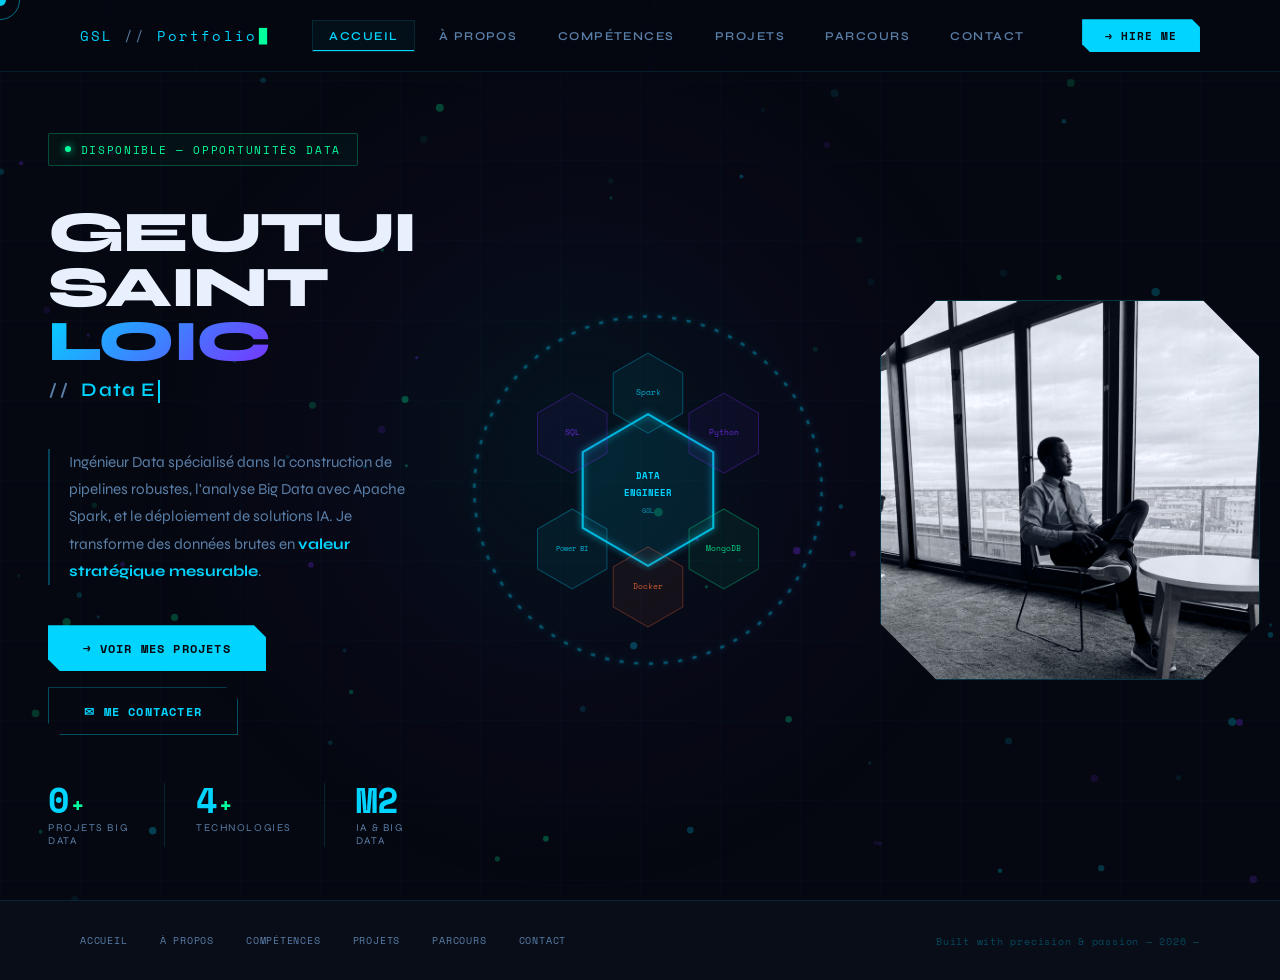
==== commit 1b2baf3d: "Mise à jour" ====
--- a/index.html
+++ b/index.html
@@ -37,7 +37,7 @@
 
 /* CONTENEUR GRILLE CENTRALE AGRANDIE */
 .hex-grid-container { 
-  width: 460px; /* Augmenté de 360px à 460px pour un rendu beaucoup plus grand */
+  width: 460px; /* Conserve ton rendu agrandi à 460px */
   height: 460px; 
   position: relative; 
   animation: fadeInUp .9s .2s ease both;
@@ -120,7 +120,6 @@
   <div class="hero-ambient"></div>
   <div class="hero-inner">
     
-    <!-- BLOC 1 : TEXTES & ACCROCHES (À GAUCHE) -->
     <div class="hero-left">
       <div class="hero-badge"><span class="dot"></span>Disponible — Opportunités Data</div>
       <h1 class="hero-name">GEUTUI<br>SAINT <span class="highlight">LOIC</span></h1>
@@ -146,11 +145,9 @@
       </div>
     </div>
     
-    <!-- BLOC 2 : LE RÉSEAU POLYGONAL AGRANDI (CENTRALISÉ) -->
     <div class="hero-center">
       <div class="hex-grid-container">
         <div class="hex-grid">
-          <!-- Le viewBox à 380 permet d'étaler légèrement les éléments vers les bords pour combler l'espace agrandi -->
           <svg viewBox="10 10 380 380" xmlns="http://www.w3.org/2000/svg">
             <defs>
               <filter id="glow"><feGaussianBlur stdDeviation="3" result="cb"/><feMerge><feMergeNode in="cb"/><feMergeNode in="SourceGraphic"/></feMerge></filter>
@@ -167,14 +164,14 @@
             <g class="hex-item" transform="translate(200,292)"><polygon points="0,-38 33,-19 33,19 0,38 -33,19 -33,-19" fill="rgba(255,107,53,0.06)" stroke="rgba(255,107,53,0.3)" stroke-width="1"/><text x="0" y="0" text-anchor="middle" dominant-baseline="middle" fill="rgba(255,107,53,0.8)" font-family="'Space Mono',monospace" font-size="7.5">Docker</text></g>
             <g class="hex-item" transform="translate(128,256)"><polygon points="0,-38 33,-19 33,19 0,38 -33,19 -33,-19" fill="rgba(0,212,255,0.06)" stroke="rgba(0,212,255,0.3)" stroke-width="1"/><text x="0" y="0" text-anchor="middle" dominant-baseline="middle" fill="rgba(0,212,255,0.8)" font-family="'Space Mono',monospace" font-size="7">Power BI</text></g>
             <g class="hex-item" transform="translate(128,146)"><polygon points="0,-38 33,-19 33,19 0,38 -33,19 -33,-19" fill="rgba(123,47,255,0.06)" stroke="rgba(123,47,255,0.3)" stroke-width="1"/><text x="0" y="0" text-anchor="middle" dominant-baseline="middle" fill="rgba(123,47,255,0.8)" font-family="'Space Mono',monospace" font-size="7.5">SQL</text></g>
-            <circle cx="200" cy="200" r="165" fill="none" stroke="rgba(0,212,255,0.05)" stroke-width="1" stroke-dasharray="4,8" id="outer-ring"/>
+            
+            <circle cx="200" cy="200" r="165" fill="none" stroke="rgba(0,212,255,0.35)" stroke-width="2.5" stroke-dasharray="4,10" id="outer-ring" filter="url(#glow)"/>
             <circle cx="200" cy="200" r="130" fill="none" stroke="rgba(123,47,255,0.04)" stroke-width="1" stroke-dasharray="2,14"/>
           </svg>
         </div>
       </div>
     </div>
     
-    <!-- BLOC 3 : TA PHOTO DE PROFIL CONFIGURÉE (À DROITE) -->
     <div class="hero-right">
       <div class="photo-mask-container">
         <div class="photo-mask">
@@ -210,7 +207,7 @@
 // COMPTEURS ANIMÉS
 setTimeout(()=>{ document.querySelectorAll('.counter').forEach(el=>{ const t=+el.dataset.target; let c=0; const s=t/40; const iv=setInterval(()=>{ c+=s; if(c>=t){el.textContent=t;clearInterval(iv);return;} el.textContent=Math.floor(c); },40); }); },600);
 
-// ROTATION DU CERCLE SVG
+// ROTATION PAR LE SCRIPT (CONSERVÉE À L'IDENTIQUE)
 const ring=document.getElementById('outer-ring'); let angle=0;
 setInterval(()=>{ angle+=.25; ring&&ring.setAttribute('transform',`rotate(${angle},200,200)`); },30);
 </script>
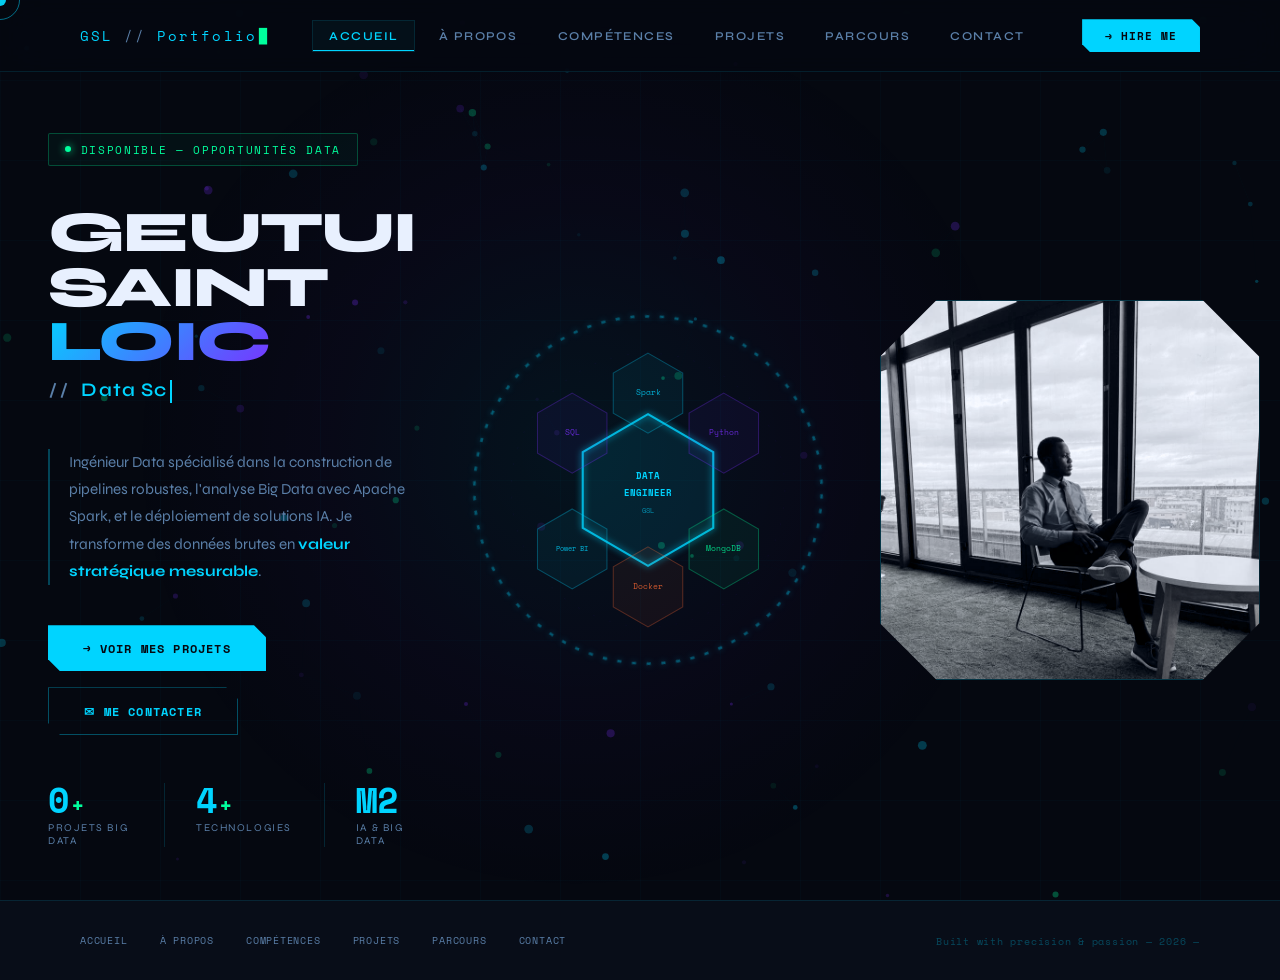
==== commit ea7a7140: "Mise à jour" ====
--- a/index.html
+++ b/index.html
@@ -198,7 +198,7 @@
 <script src="shared.js"></script>
 <script>
 // TYPEWRITER ANIMATION
-const phrases=['Data Engineer','M2 IA & Big Data','Apache Spark Expert','Pipeline Builder','Big Data Enthusiast'];
+const phrases=['Data Scientist','Data Engineer','M2 IA & Big Data','Apache Spark Expert','Pipeline Builder','Big Data Enthusiast'];
 let pi=0,ci=0,deleting=false;
 const twEl=document.getElementById('typewriter-text');
 function typeLoop(){ const ph=phrases[pi]; if(!deleting){ twEl.textContent=ph.slice(0,ci+1); ci++; if(ci===ph.length){setTimeout(()=>{deleting=true;typeLoop();},2200);return;} setTimeout(typeLoop,80); } else { twEl.textContent=ph.slice(0,ci-1); ci--; if(ci===0){deleting=false;pi=(pi+1)%phrases.length;setTimeout(typeLoop,400);return;} setTimeout(typeLoop,45); } }
